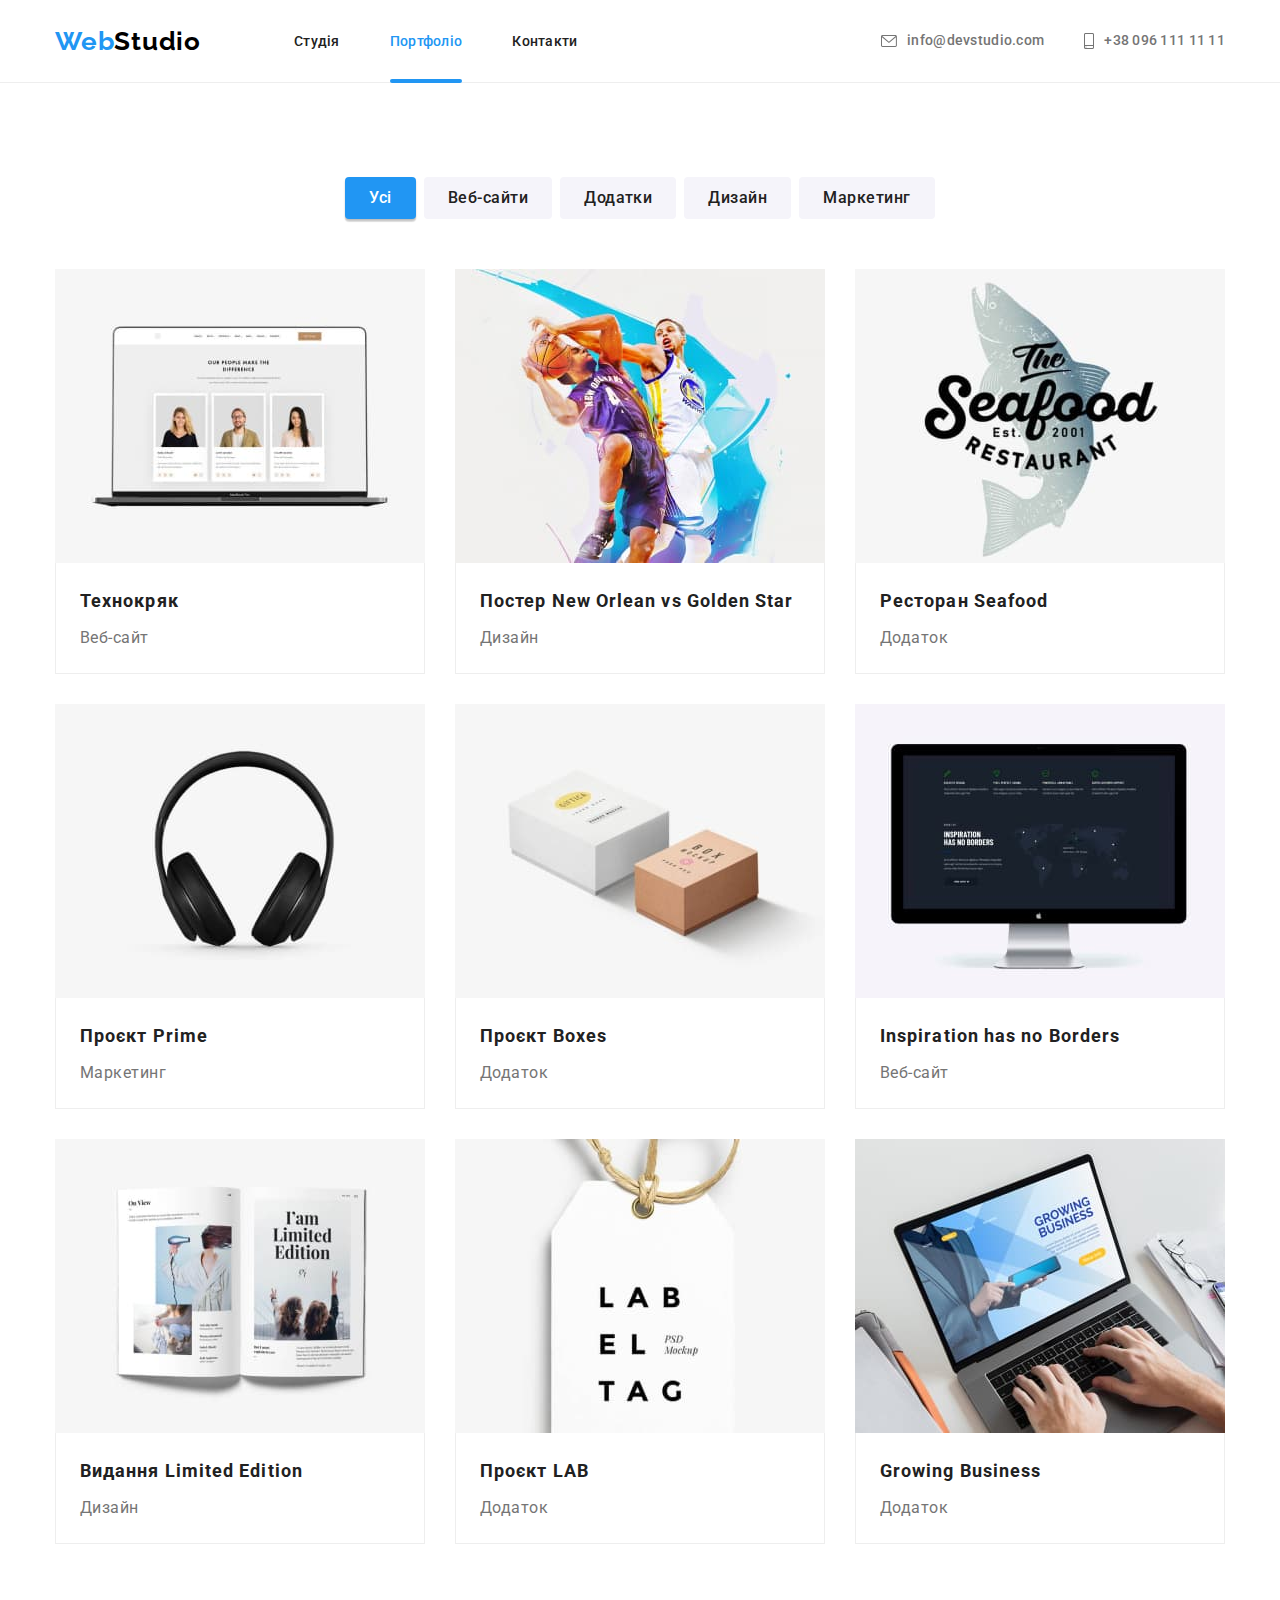
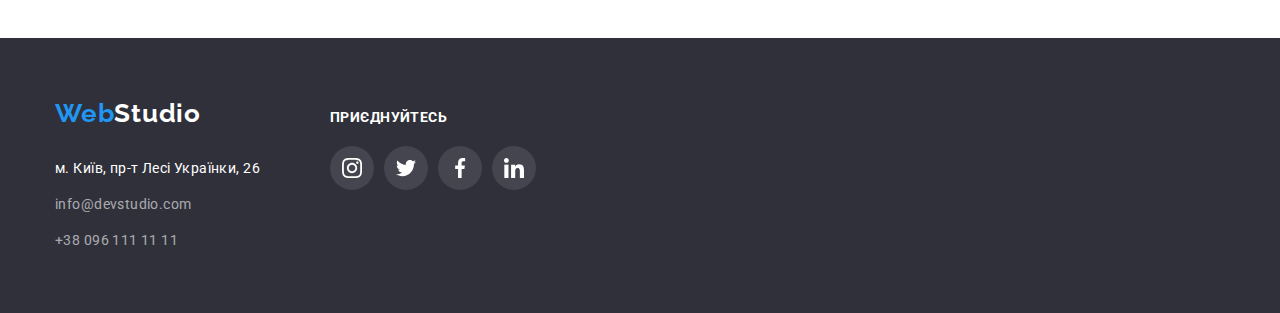
==== portfolio.html @ 1faed6b5 "Initial commit" ====
<!DOCTYPE html>
<html lang="uk">
  <head>
    <meta charset="UTF-8" />
    <meta http-equiv="X-UA-Compatible" content="IE=edge" />
    <meta name="viewport" content="width=device-width, initial-scale=1.0" />
    <title>Портфоліо</title>
    <link
      href="https://fonts.googleapis.com/css2?family=Raleway:wght@700&family=Roboto:wght@400;500;700;900&display=swap"
      rel="stylesheet"
    />
    <link
      rel="stylesheet"
      href="https://cdnjs.cloudflare.com/ajax/libs/modern-normalize/1.1.0/modern-normalize.min.css"
    />
    <link rel="stylesheet" href="./css/styles.css" />
  </head>
  <body>
    <header class="header">
      <div class="container container-header">
        <a href="./index.html" class="logo-header"
          ><span class="logo-part-header">Web</span>Studio</a
        >
        <nav>
          <ul class="nav-list">
            <li class="nav-item">
              <a class="nav-list-link" href="./index.html">Студія</a>
            </li>
            <li class="nav-item">
              <a class="nav-list-link-current" href="./portfolio.html"
                >Портфоліо</a
              >
            </li>
            <li class="nav-item">
              <a class="nav-list-link" href="/">Контакти</a>
            </li>
          </ul>
        </nav>
        <ul class="contact-list">
          <li class="contact-address">
            <a href="maito:info@devstudio.com" class="header-contact"
              >
              <svg class="header-icon" width="16" height="12">
                <use href="./images/symbol-defs.svg#icon-envelope"></use>
              </svg> info@devstudio.com</a
            >
          </li>
          <li class="contact-address">
            <a href="tel:+380961111111" class="header-contact"
              >
              <svg class="header-icon" width="10" height="16">
                <use href="./images/symbol-defs.svg#icon-smartphone"></use>
              </svg>+38 096 111 11 11</a
            >
          </li>
        </ul>
      </div>
    </header>
    <!--  -->
    <main>
      <section class="section section-filter">
        <div class="container">
          <h1 class="visually-hidden">Фільтри</h1>
          <ul class="filter-list">
            <li class="filter-item">
              <button type="button" class="button button-desc-current">
                Усі
              </button>
            </li>
            <li class="filter-item">
              <button type="button" class="button button-desc">
                Веб-сайти
              </button>
            </li>
            <li class="filter-item">
              <button type="button" class="button button-desc">Додатки</button>
            </li>
            <li class="filter-item">
              <button type="button" class="button button-desc">Дизайн</button>
            </li>
            <li class="filter-item">
              <button type="button" class="button button-desc">
                Маркетинг
              </button>
            </li>
          </ul>
        </div>
        <div class="container">
          <ul class="project">
            <li class="project-card">
              <a href="#" class="project-link">
                <div class="project-thumb">
                  <img
                  src="./images/portfolio/teh.jpg"
                  alt="ноутбук з відкритою сторінкою портфоліо"
                  width="370"/>
                  <p class="project-overlay is-hidden">
                    Ресурс пропонує комплексні пропозиції з різним рівнем функціоналу та сервісів. Все це дозволить відвідувачу отримати вичерпні відомості про компанію чи приватну особу.
                  </p>
                </div>
                <div class="project-text">
                  <h3 class="project-tittle">Технокряк</h3>
                  <p class="project-paragraph">Веб-сайт</p>
                </div>
              </a>
            </li>
            <li class="project-card">
              <a href="#" class="project-link">
                <div class="project-thumb">
                  <img
                  src="./images/portfolio/poster.jpg"
                  alt="Постер Новий Орлеан проти Голден Стар"
                  width="370"/>
                  <p class="project-overlay is-hidden">
                    Ресурс пропонує комплексні пропозиції з різним рівнем функціоналу та сервісів. Все це дозволить відвідувачу отримати вичерпні відомості про компанію чи приватну особу.
                  </p>
                </div>
                <div class="project-text">
                  <h3 class="project-tittle">Постер New Orlean vs Golden Star</h3>
                  <p class="project-paragraph">Дизайн</p>
                </div>
              </a>
            </li>
            <li class="project-card">
              <a href="#" class="project-link">
                <div class="project-thumb">
                  <img
                  src="./images/portfolio/resto.jpg"
                  alt="Емблема есторану морської їжі"
                  width="370"/>
                  <p class="project-overlay is-hidden">
                    Ресурс пропонує комплексні пропозиції з різним рівнем функціоналу та сервісів. Все це дозволить відвідувачу отримати вичерпні відомості про компанію чи приватну особу.
                  </p>
                </div>
                <div class="project-text">
                  <h3 class="project-tittle">Ресторан Seafood</h3>
                  <p class="project-paragraph">Додаток</p>
                </div>
              </a>
            </li>
            <li class="project-card">
              <a href="#" class="project-link">
                <div class="project-thumb">
                  <img
                  src="./images/portfolio/project_prime.jpg"
                  alt="Навушники"
                  width="370"/>
                  <p class="project-overlay is-hidden">
                    Ресурс пропонує комплексні пропозиції з різним рівнем функціоналу та сервісів. Все це дозволить відвідувачу отримати вичерпні відомості про компанію чи приватну особу.
                  </p>
                </div>
                <div class="project-text">
                  <h3 class="project-tittle">Проєкт Prime</h3>
                  <p class="project-paragraph">Маркетинг</p>
                </div>
              </a>
            </li>
            <li class="project-card">
              <a href="#" class="project-link">
                <div class="project-thumb">
                  <img
                  src="./images/portfolio/boxes.jpg"
                  alt="Дві картонні коробки"
                  width="370"/>
                  <p class="project-overlay is-hidden">
                    Ресурс пропонує комплексні пропозиції з різним рівнем функціоналу та сервісів. Все це дозволить відвідувачу отримати вичерпні відомості про компанію чи приватну особу.
                  </p>
                </div>
                <div class="project-text">
                  <h3 class="project-tittle">Проєкт Boxes</h3>
                  <p class="project-paragraph">Додаток</p>
                </div>
              </a>
            </li>
            <li class="project-card">
              <a href="#" class="project-link">
                <div class="project-thumb">
                  <img
                  src="./images/portfolio/inspiration.jpg"
                  alt="Монітор комп'ютера"
                  width="370"/>
                  <p class="project-overlay is-hidden">
                    Ресурс пропонує комплексні пропозиції з різним рівнем функціоналу та сервісів. Все це дозволить відвідувачу отримати вичерпні відомості про компанію чи приватну особу.
                  </p>
                </div>
                <div class="project-text">
                  <h3 class="project-tittle">Inspiration has no Borders</h3>
                  <p class="project-paragraph">Веб-сайт</p>
                </div>
              </a>
            </li>
            <li class="project-card">
              <a href="#" class="project-link">
                <div class="project-thumb">
                  <img
                  src="./images/portfolio/limited_edition.jpg"
                  alt="Розгорнутий журнал"
                  width="370"/>
                  <p class="project-overlay is-hidden">
                    Ресурс пропонує комплексні пропозиції з різним рівнем функціоналу та сервісів. Все це дозволить відвідувачу отримати вичерпні відомості про компанію чи приватну особу.
                  </p>
                </div>
                <div class="project-text">
                  <h3 class="project-tittle">Видання Limited Edition</h3>
                  <p class="project-paragraph">Дизайн</p>
                </div>
              </a>
            </li>
            <li class="project-card">
              <a href="#" class="project-link">
                <div class="project-thumb">
                  <img
                  src="./images/portfolio/project_lab.jpg"
                  alt="паперова бірка"
                  width="370" />
                  <p class="project-overlay is-hidden">
                    Ресурс пропонує комплексні пропозиції з різним рівнем функціоналу та сервісів. Все це дозволить відвідувачу отримати вичерпні відомості про компанію чи приватну особу.
                  </p>
                </div>
                <div class="project-text">
                  <h3 class="project-tittle">Проєкт LAB</h3>
                  <p class="project-paragraph">Додаток</p>
                </div>
              </a>
            </li>
            <li class="project-card">
              <a href="#" class="project-link">
                <div class="project-thumb">
                  <img
                  src="./images/portfolio/growing_business.jpg"
                  alt="робітник працює за ноутбуком"
                  width="370"/>
                  <p class="project-overlay is-hidden">
                    Ресурс пропонує комплексні пропозиції з різним рівнем функціоналу та сервісів. Все це дозволить відвідувачу отримати вичерпні відомості про компанію чи приватну особу.
                  </p>
                </div>
                <div class="project-text">
                  <h3 class="project-tittle">Growing Business</h3>
                  <p class="project-paragraph">Додаток</p>
                </div>
              </a>
            </li>
          </ul>
        </div>
      </section>
    </main>
    <footer class="footer">
      <div class="container container-footer">
        <div class="contact">
          <a href="./index.html" class="logo-footer"
            ><span class="logo-part-footer">Web</span>Studio</a
          >
          <address class="address-footer">
            <ul class="footer-list">
              <li class="footer-item">
                <a
                  href="https://goo.gl/maps/CPtrU1FHBa2aNyZL9"
                  target="_blank"
                  rel="noopener noreferrer nofollo"
                  class="footer-address"
                  >м. Київ, пр-т Лесі Українки, 26</a
                >
              </li>
              <li class="footer-item">
                <a href="maito:info@devstudio.com" class="footer-contact"
                  >info@devstudio.com</a
                >
              </li>
              <li class="footer-item">
                <a href="tel:+380961111111" class="footer-contact"
                  >+38 096 111 11 11</a
                >
              </li>
            </ul>
          </address>
        </div>
        <div class="address">
          <p class="address-tittle">Приєднуйтесь</p>
          <ul class="address-social-list">
            <li class="address-social-item">
              <a href="#" class="address-link">
                <svg class="address-icon" width="20" height="20">
                  <use href="./images/symbol-defs.svg#icon-instagram"></use>
                </svg>
              </a>
            </li>
            <li class="address-social-item">
              <a href="#" class="address-link">
                <svg class="address-icon" width="20" height="20">
                  <use href="./images/symbol-defs.svg#icon-twitter"></use>
                </svg>
              </a>
            </li>
            <li class="address-social-item">
              <a href="#" class="address-link">
                <svg class="address-icon" width="20" height="20">
                  <use href="./images/symbol-defs.svg#icon-facebook"></use>
                </svg>
              </a>
            </li>
            <li class="address-social-item">
              <a href="#" class="address-link">
                <svg class="address-icon" width="20" height="20">
                  <use href="./images/symbol-defs.svg#icon-linkedin"></use>
                </svg>
              </a>
            </li>
          </ul>
        </div>
      </div>
    </footer>
  </body>
</html>
---- css/styles.css ----
:root {
    --primary-text-color: #757575;
    --tittle-text-color:  #212121;
    --accent-color:  #2196F3;
    --primary-color: #F5F4FA;
    --primary-background-color:#FFFFFF; 
    --secondary-background-color: #2F303A;
    --color-text-action: #FFFFFF;
    --black-color: #000000;
    --font-family: inherit;
    --text-color-rjb: rgba(255, 255, 255, 0.6);
    --border-color: 1px solid #EEEEEE;
    --color-icon: #AFB1B8;
}

body{
    font-family: 'Roboto', sans-serif;
    color: var(--primary-text-color);
    background-color: var(--primary-background-color);
}
.container {
    width: 1200px;
    padding-left: 15px;
    padding-right: 15px;
    margin-left: auto;
    margin-right: auto;
}
/* Обнуляння */
h1,
h2,
h3,
h4,
h5,
h6,
p {
    margin-top: 0;
}

ul {
    list-style: none;
    padding-left: 0;
    margin: 0;
}
.nav-list-link,
.nav-list-link-current {
    text-decoration: none;
    color: inherit;
}
img {
    display: block;
    max-width: 100%;
    height: auto;
}
address{
    font-style: normal;
}
/* -------- */

.section-list,
.work-list,
.teams-list,
.footer-list,
.nav-item,
.contact-list,
.filter-list,
.section-project{
    list-style-type: none;
}
.section {
    padding-top: 94px;
    padding-bottom: 94px;
}

/* Header */
.header {
    border-bottom: var(--border-color);
}
.container-header{
    display: flex;
    align-items: center;
}
.logo-header {
    color: var(--black-color);
    font-family: 'Raleway', sans-serif;
    text-decoration: none;
    font-weight: 700;
    font-size: 26px;
    line-height: 1.19;
    letter-spacing: 0.03em;
    margin-right: 93px;
}

.logo-part-header{
    color: var(--accent-color);
}

.nav-item {
    position: relative;
    margin-left: 50px;
    padding-top: 32px;
    padding-bottom: 32px;
}
.nav-list-link-current{
    
    color: var(--accent-color);
    font-weight: 500;
    font-size: 14px;
    line-height: 1.14;
    letter-spacing: 0.02em;
    padding-top: 32px;
    padding-bottom: 32px;

}
.nav-list-link-current::after {
    content: '';
    position: absolute;
    left: 0;
    bottom: 0;
    width: 100%;
    height: 4px;
    border-radius: 2px;
    background-color: var(--accent-color);
    bottom: -1px;
}
.nav-list-link{
    color: var(--tittle-text-color);
    font-weight: 500;
    font-size: 14px;
    line-height: 1.14;
    letter-spacing: 0.02em;
    transition-property: opacity, color;
    transition-duration: 250ms;
    transition-timing-function: cubic-bezier(0.4, 0, 0.2, 1);;
    padding-top: 32px;
    padding-bottom: 32px;
    
}
.nav-list-link::after {
    content: '';
    position: absolute;
    left: 0;
    bottom: 0;
    opacity: 0;
    display: flex;
    width: 100%;
    height: 4px;
    background-color: var(--accent-color);
    border-radius: 2px;
    bottom: -1px;
    transition-property: opacity, color;
    transition-duration: 250ms;
    transition-timing-function: cubic-bezier(0.4, 0, 0.2, 1);;
}

.nav-list-link:hover::after {
    opacity: 1;
}
.nav-list{
    display: flex; 
}
.nav-list .nav-item:first-child {
    margin-left: 0px;
}

.header-contact{
    display: flex;
    align-items: center;
    gap: 10px;
    color: var(--primary-text-color);
    fill: var(--primary-text-color);
    font-weight: 500;
    font-size: 14px;
    line-height: 1.14;
    letter-spacing: 0.02em;
    text-decoration: none;
    margin-left: auto;
    transition-property: fill, color;
    transition-duration: 250ms;
    transition-timing-function: cubic-bezier(0.4, 0, 0.2, 1);;
}
.header-contact:hover,
.header-contact:focus,
.header-contact .header-icon:hover,
.header-contact .header-icon:focus {
    color: var(--accent-color);
    fill: var(--accent-color);
}


.contact-list {
    display: flex;
    padding: 0;
    margin-left: auto;
}
.contact-address {
    margin-left: 40px;
}
.contact-address:first-child{
    margin-left: 0;
}


 /* Hover/Focus */
.button-desc:hover,
.button-desc:focus,
.btn-primary:hover,
.btn-primary:focus {
    background-color: var(--accent-color);
    color: var(--color-text-action);
    border-color: transparent;
}
.btn-primary:hover,
.btn-primary:focus {
    background-color: #188CE8;
}
.nav-list-link:hover,
.footer-contact:hover,
.footer-address:hover,
.nav-list-link:focus,
.footer-contact:focus,
.footer-address:focus{
    color: var(--accent-color);
}



/* HERO */
.hero{
    background-color: rgba(47, 48, 58, 0.4);;
    max-width: 1600px;
    margin-left: auto;
    margin-right: auto;
    background-image: linear-gradient(
        to right,
         rgba(47, 48, 58, 0.4),
         rgba(47, 48, 58, 0.4)
         ),
         url(../images/hero.jpg);
    background-repeat: no-repeat;
    background-size: cover;
    background-position: center;
    padding-top: 200px;
    padding-bottom: 200px;
}

.container-hero {
    text-align: center;

}
.hero-tittle {
    color: var(--color-text-action);
    font-weight: 900;
    font-size: 44px;
    line-height: 1.36;
    letter-spacing: 0.06em;
    text-align: center;
    text-transform: uppercase;
    max-width: 696px;
    margin: 0 auto;
    margin-bottom: 30px;
}

/* MODAL */

.backdrop.is-hidden {
    visibility: hidden;
    opacity: 0;
    pointer-events: none;
}
.backdrop{
    position: fixed;
    visibility: inherit;
    opacity: 1;
    top: 0;
    left: 0;
    width: 100%;
    height: 100%;
    background-color: rgba(0, 0, 0, 0.2);
    z-index: 1;
    transition-property: visibility, opacity, scale;
    transition-duration: 250ms;
    transition-timing-function: cubic-bezier(0.4, 0, 0.2, 1);
}
.backdrop.is-hidden .modal {
    transform: translate(-50%, -50%) scale(0.9);
}

.modal {
    position: absolute;
    top: 50%;
    left: 50%;
    transform: translate(-50%, -50%) scale(1);
    transition-property: visibility, opacity, scale; 
    transition-duration: 250ms;
    transition-timing-function: cubic-bezier(0.4, 0, 0.2, 1);;
    min-height: 581px;
    min-width: 528px;
    background-color: #FFFFFF;
}

.modal-close {
    display: flex;
    align-items: center;
}
.button-hero-modal {
    position: absolute;
    border: 1px solid rgba(0, 0, 0, 0.1);
    border-radius: 50%;
    width: 30px;
    height: 30px;
    background-color: var(--primary-background-color);
    top: 8px;
    right: 8px;
}
.button-hero-modal:hover,
.button-hero-modal:focus {
    cursor: pointer;
}
.modal-icon {
    fill: var(--black-color);
}

/* Button */

.btn-primary{
    background-color: var(--accent-color);
    color: var(--color-text-action);
    border-color: transparent;
    border-radius: 4px;
    font-family: inherit;
    font-weight: 700;
    font-size: 16px;
    line-height: 1.87;
    letter-spacing: 0.06em;
    text-align: center;
    cursor: pointer;
    padding: 10px 24px;
    min-width: 200px;
    transition-property: color, background-color, box-shadow;
    transition-duration: 250ms;
    transition-timing-function: cubic-bezier(0.4, 0, 0.2, 1);;
    box-shadow: 0px 4px 4px rgba(0, 0, 0, 0.15);
    
}
.button {
    display: inline-block;
    padding: 6px 22px;
}
.button-desc{
    background-color: var(--primary-color);
    color: var(--tittle-text-color);
    border-color: transparent;
    border-radius: 4px;
    font-family: inherit;
    font-size: 16px;
    font-weight: 500;
    line-height: 1.62;
    letter-spacing: 0.03em;
    text-align: center;
    cursor: pointer;
    transition-property: color, background-color, box-shadow;
    transition-duration: 250ms;
    transition-timing-function: cubic-bezier(0.4, 0, 0.2, 1);;

}
.button-desc-current{
    background-color: var(--accent-color);
    color: var(--color-text-action);
    border-color: transparent;
    border-radius: 4px;
    font-family: inherit;
    font-size: 16px;
    font-weight: 500;
    line-height: 1.62;
    letter-spacing: 0.03em;
    text-align: center;
    cursor: pointer;
    transition-property: color, background-color, box-shadow;
    transition-duration: 250ms;
    transition-timing-function: cubic-bezier(0.4, 0, 0.2, 1);;
    box-shadow: 0px 3px 1px rgba(0, 0, 0, 0.1), 0px 1px 2px rgba(0, 0, 0, 0.08), 0px 2px 2px rgba(0, 0, 0, 0.12);
}
.button-desc:hover,
.button-desc:focus {
    box-shadow: 0px 3px 1px rgba(0, 0, 0, 0.1), 0px 1px 2px rgba(0, 0, 0, 0.08), 0px 2px 2px rgba(0, 0, 0, 0.12);
}

.visually-hidden {
    position: absolute;
    white-space: nowrap;
    width: 1px;
    height: 1px;
    overflow: hidden;
    border: 0;
    padding: 0;
    clip: rect(0 0 0 0);
    clip-path: inset(50%);
    margin: -1px;
}

/* Studio */

.benefits-icons {
    background-color: var(--primary-color);
    width: 270px;
    height: 120px;
    margin-bottom: 30px;
    border-radius: 4px;
}
.benefits-icons {
   display: flex;
   justify-content: center;
   align-items: center;
}
.section-benefits-list {
    display: flex;
    justify-content: space-between;
}
.section-benefits-list .benefits-list:not(:last-child) {
    margin-right: 30px;
}
.benefits-list {
    width: 270px;
}


.work-thumb {
    position: relative;
}
.work-paragraph {
    position: absolute;
    color: var(--color-text-action);
    font-weight: 700;
    font-size: 14px;
    line-height: 1.14;
    text-align: center;
    letter-spacing: 0.03em;
    text-transform: uppercase;
    font-family: inherit;
    margin: 0;
    left: 0;
    bottom: 0;
    width: 100%;
    height: 70px;
    background-color: rgba(47, 48, 58, 0.8);
    padding-top: 27px;
    padding-bottom: 27px;
}
.list-tittle {
    color: var(--tittle-text-color);
    font-size: 14px;
    font-weight: 700;
    line-height: 1.14;
    letter-spacing: 0.03em;
    text-align: left;
    text-transform: uppercase;
    font-family: inherit;
}
.item-desc {
    font-size: 14px;
    line-height: 1.71;
    letter-spacing: 0.03em;
    text-align: left;
    margin-bottom: 0;
}
.teams {
    background-color: var(--primary-color);
}
.section-work {
    padding-top: 0;
}
.work-list {
    display: flex;
}
.work-img,
.teams-card{
    margin-right: 30px;
}
.work-list .work-img:last-child,
.teams-list .teams-card:last-child {
    margin-right: 0;
}
.work-tittle,
.teams-tittle{
    margin-bottom: 50px;
}
.work-tittle, 
.teams-tittle,
.client-tittle {
    color: var(--tittle-text-color);
    font-size: 36px;
    font-weight: 700;
    line-height: 1.16;
    letter-spacing: 0.03em;
    text-align: center;
    font-family: inherit;
}
.teams-list {
    display: flex;
}

.teams-card {
    background-color: var(--primary-background-color);
    box-shadow: 0px 1px 3px rgba(0, 0, 0, 0.12), 0px 1px 1px rgba(0, 0, 0, 0.14), 0px 2px 1px rgba(0, 0, 0, 0.2);
    border-radius: 0px 0px 4px 4px;
}
.card-bottom {
    padding-top: 30px;
    padding-bottom: 30px;
}
.teams-item {
    color: var(--tittle-text-color);
    font-size: 16px;
    font-weight: 500;
    line-height: 1.18;
    letter-spacing: 0.03em;
    text-align: center;
    text-transform: capitalize;
}
.team-desc {
    font-size: 16px;
    line-height: 1.18;
    letter-spacing: 0.03em;
    text-align: center;
    text-transform: capitalize;
    margin-bottom: 16px;
}
.team-social-list {
    display: flex;
    align-items: center;
    justify-content: center;
    gap: 10px;
    padding-top: 0;
}
.team-social-item {
    width: 44px;
    height: 44px;
}
.team-link {
    display: flex;
    align-items: center;
    justify-content: center;
    width: 100%;
    height: 100%;
    background-color: var(--primary-background-color);
    fill: var(--color-icon);
    border-radius: 50%;
    transition-property: background-color, fill;
    transition-duration: 250ms;
    transition-timing-function: cubic-bezier(0.4, 0, 0.2, 1);
}
.team-link:hover,
.team-link:focus {
    background-color: var(--accent-color);
    fill: var(--color-text-action);
}

/* Clients */
.client-list {
    display: flex;
    gap: 30px;
    margin-top: 50px;
}
.client-item{
    flex-basis: calc((100%-5*30px)/6);
}
.client-link {
    display: flex;
    border: 1px solid var(--color-icon);
    border-radius: 4px;
    fill: var(--color-icon);
    justify-content: center;
    align-items: center;
    width: 170px;
    height: 92px;
    transition-property: fill, border-color;
    transition-duration: 250ms;
    transition-timing-function: cubic-bezier(0.4, 0, 0.2, 1);;
}

.client-link:hover,
.client-link:focus {
    fill: var(--accent-color);
    border-color: var(--accent-color);
}

/* Portfolio */
.filter-list {
    display: flex;
    justify-content: center;
    margin-bottom: 50px;
}
.filter-list .filter-item + .filter-item {
    margin-left: 8px;
}

.project {
    display: flex;
    flex-wrap: wrap;
}
.project-card {
    background-color: var(--primary-background-color);
    flex-basis: 370px;
    margin-right: 30px;
    margin-bottom: 30px;
}

.project-card:nth-child(3n) {
    margin-right: 0;
}
.project-card:nth-last-child(-n + 3) {
    margin-bottom: 0;
}
.project-link {
    display: block;
    text-decoration: none;
    transition-property: color, shadow;
    transition-duration: 250ms;
    transition-timing-function: cubic-bezier(0.4, 0, 0.2, 1);;
}
.project-link:hover,
.project-link:focus {
    box-shadow: 0px 1px 1px rgba(0, 0, 0, 0.12), 0px 4px 4px rgba(0, 0, 0, 0.06), 1px 4px 6px rgba(0, 0, 0, 0.16);
}
.project-thumb {
    position: relative;
    overflow: hidden;
}

.project-overlay {
    position: absolute;
    top: 0;
    left: 0;
    width: 100%;
    height: 100%;
    color: var(--color-text-action);
    padding: 63px 24px;
    font-weight: 400;
    font-size: 18px;
    line-height: 1.55;
    letter-spacing: 0.03em;
    background-color: rgba(33, 150, 243, 0.9);
    transform: translateY(100%);
    transition-property: transform;
    transition-duration: 250ms;
    transition-timing-function: cubic-bezier(0.4, 0, 0.2, 1);
}
.project-link:hover .project-overlay {
    transform: translateY(0);
}
.project-tittle {
    color: var(--tittle-text-color);
    font-size: 18px;
    font-weight: 700;
    line-height: 2;
    letter-spacing: 0.06em;
    text-align: left;
    font-style: normal;
    text-decoration: none;
    margin-bottom: 4px;
}
.project-paragraph {
    color: var(--primary-text-color);
    font-size: 16px;
    font-weight: 400;
    line-height: 1.87;
    letter-spacing: 0.03em;
    text-align: left;
    margin-bottom: 0;
}
.project-text {
    padding: 20px 24px 20px 24px;
    border-right: var(--border-color);
    border-bottom: var(--border-color);
    border-left: var(--border-color);
}

/* Footer studio + Footer portfolio */
.footer {
    background-color: var(--secondary-background-color);
    padding-top: 60px;
    padding-bottom: 60px;
}

.container-footer {
    display: flex;
    align-items: baseline;
}
.address {
    margin-left: 70px;
}
.address-footer {
    margin-top: 28px;
}
.footer-item:not(:last-child) {
    margin-bottom: 12px;
}
.logo-footer{
    color: var(--color-text-action);
    font-family: 'Raleway', sans-serif;
    text-decoration: none;
    font-weight: 700;
    font-size: 26px;
    line-height: 1.19;
    letter-spacing: 0.03em;
}
.logo-part-footer{
    color: var(--accent-color);
}

.footer-contact,
.footer-address {
    text-decoration: none;
    transition-property: color;
    transition-duration: 250ms;
    transition-timing-function: cubic-bezier(0.4, 0, 0.2, 1);;
}
.footer-contact{
    color: rgba(255, 255, 255, 0.6);
    font-size: 14px;
    line-height: 1.71;
    letter-spacing: 0.03em;
    text-align: left;
    font-style: normal;
}
.footer-address {
    color: var(--color-text-action);
    font-size: 14px;
    line-height: 1.71;
    letter-spacing: 0.03em;
    text-align: left;
    font-style: normal;
}

.address-social-list {
    display: flex;
    gap: 10px;
    margin-top: 20px;
}
.address-social-item {
    width: 44px;
    height: 44px;
}
.address-link {
    display: flex;
    align-items: center;
    justify-content: center;
    width: 100%;
    height: 100%;
    background-color: rgba(255, 255, 255, 0.1);
    fill: var(--color-text-action);
    border-radius: 50%;
    transition-property: background-color, fill;
    transition-duration: 250ms;
    transition-timing-function: cubic-bezier(0.4, 0, 0.2, 1);;
}
.address-link:hover,
.address-link:focus {
    background-color: var(--accent-color);
    fill: var(--color-text-action);
}

.address-tittle {
    color: var(--color-text-action);
    font-weight: 700;
    font-size: 14px;
    line-height: 1.14;
    letter-spacing: 0.03em;
    text-transform: uppercase;
}
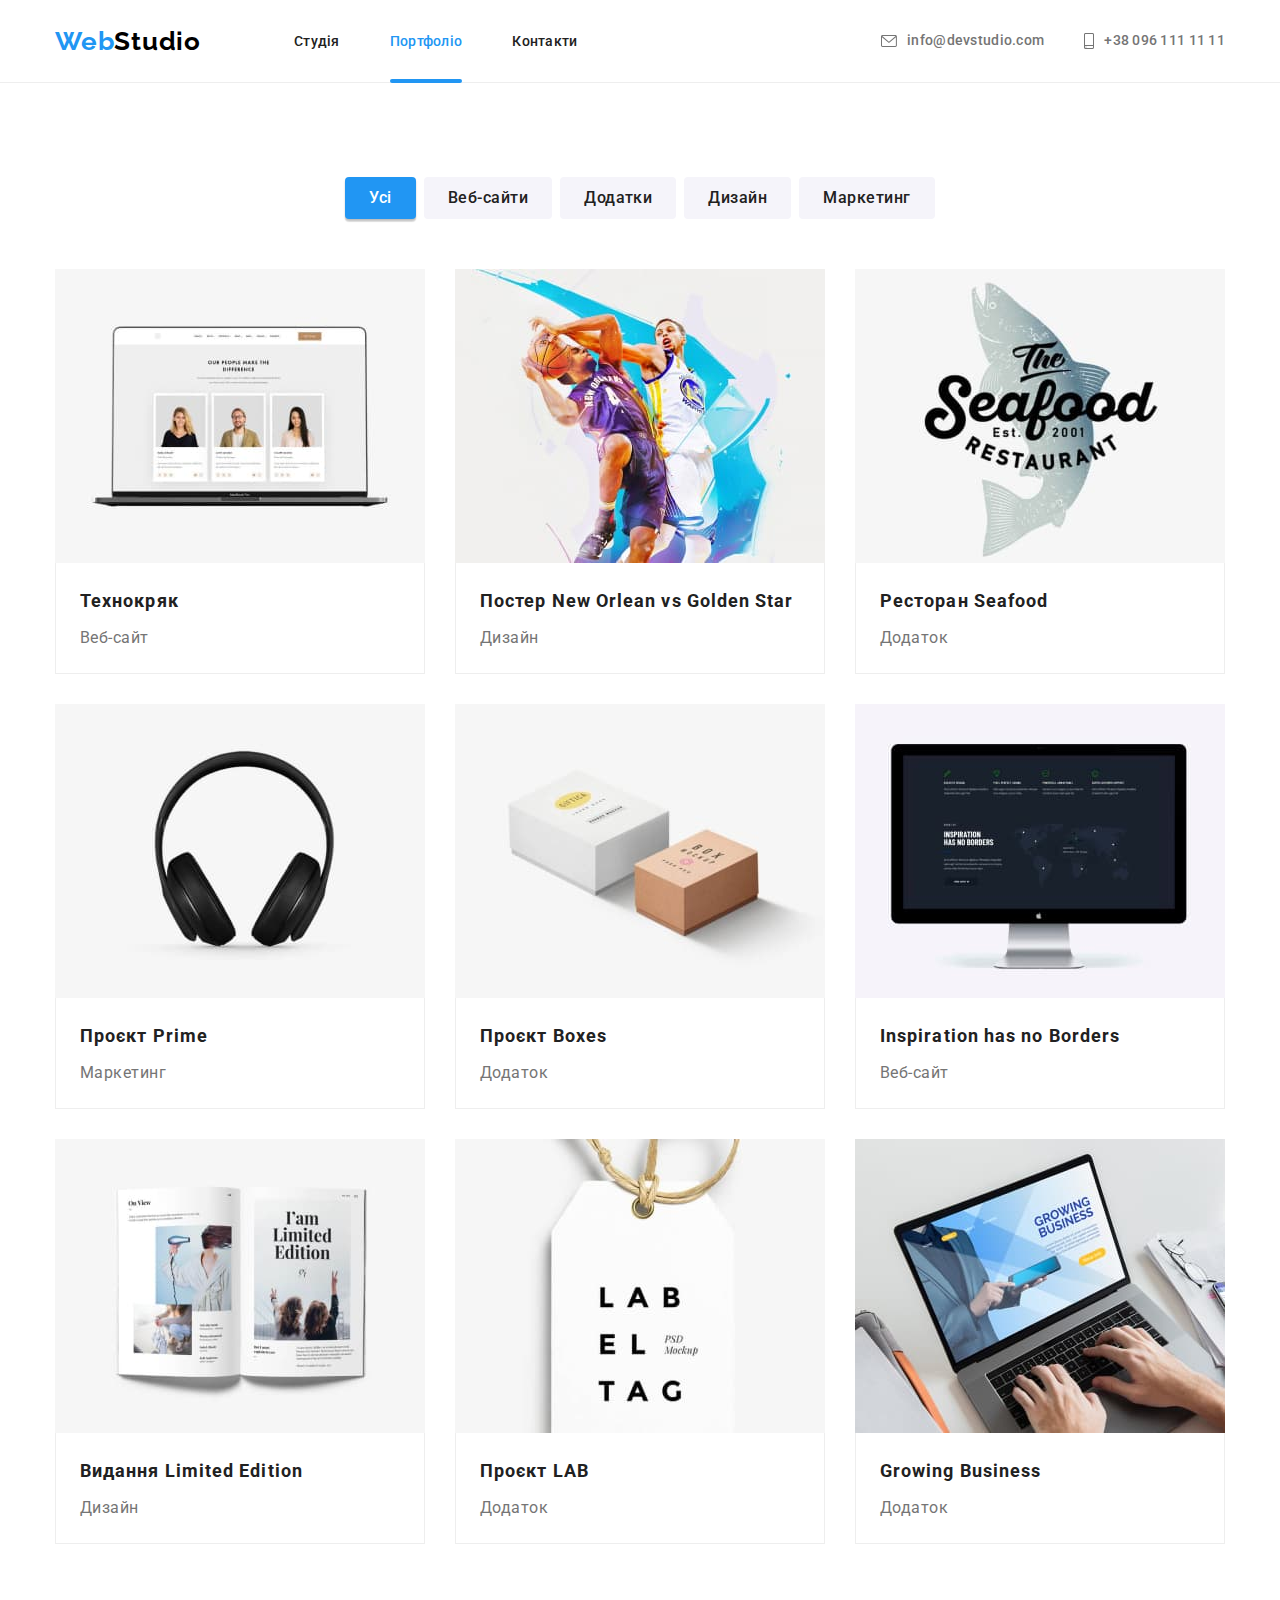
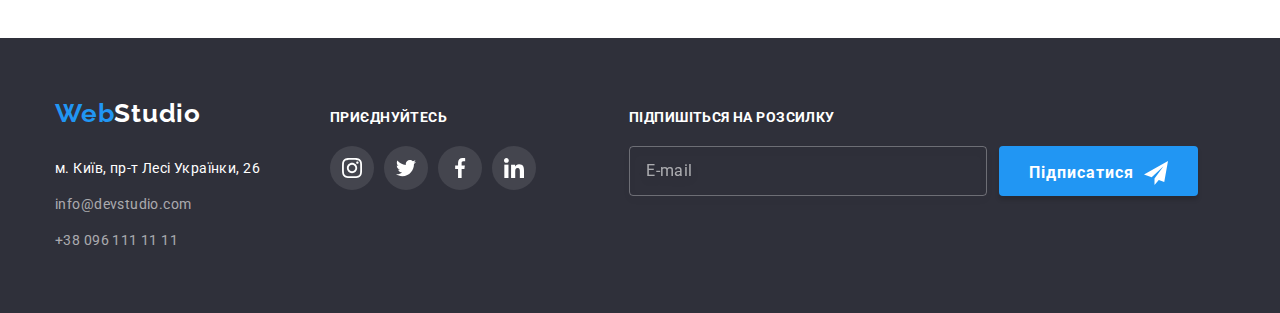
==== commit 77a6a218: "finish" ====
--- a/portfolio.html
+++ b/portfolio.html
@@ -307,6 +307,17 @@
             </li>
           </ul>
         </div>
+        <form class="form-input">
+          <p class="input-tittle">Підпишіться на розсилку</p>
+          <div class="mail-input">
+            <input type="email" name="mail" id="mail" placeholder="E-mail" class="footer-input">
+            <button type="submit" class="footer-button">Підписатися
+              <svg class="input-icon-footer" width="24" height="24">
+                <use href="./images/symbol-defs.svg#icon-send"></use>
+              </svg>
+            </button>
+          </div>
+        </form>
       </div>
     </footer>
   </body>
--- a/css/styles.css
+++ b/css/styles.css
@@ -210,7 +210,9 @@
     border-color: transparent;
 }
 .btn-primary:hover,
-.btn-primary:focus {
+.btn-primary:focus,
+.footer-button:hover,
+.footer-button:focus {
     background-color: #188CE8;
 }
 .nav-list-link:hover,
@@ -297,7 +299,140 @@
     min-width: 528px;
     background-color: #FFFFFF;
 }
-
+.form-modal {
+    padding: 0px 40px 40px 40px;
+    display: flex;
+    flex-direction: column;
+    justify-content: center;
+    align-items: flex-start;
+}
+
+.modal-tittle {
+    padding: 40px 40px 0 40px;
+    margin-bottom: 12px;
+    font-weight: 700;
+    font-size: 20px;
+    line-height: 1.15;
+    text-align: center;
+    letter-spacing: 0.03em;
+    color: var(--tittle-text-color);
+}
+.modal-list {
+    font-weight: 400;
+    font-size: 12px;
+    line-height: 1.14;
+    letter-spacing: 0.01em;
+    color: var(--primary-text-color);
+    margin-bottom: 4px;
+}
+.input-modal {
+    border: 1px solid rgba(33, 33, 33, 0.2);
+    border-radius: 4px;
+    margin-bottom: 10px;
+    width: 448px;
+    height: 40px;
+    padding: 0 12px 0 40px;
+    transition-property: border-color; 
+    transition-duration: 250ms;
+    transition-timing-function: cubic-bezier(0.4, 0, 0.2, 1);;
+}
+.input-modal:hover,
+.input-modal:focus {
+    border-color: var(--accent-color);
+}
+.input-modal:hover + .input-icon-form,
+.input-modal:focus + .input-icon-form {
+    fill: var(--accent-color);
+}
+.comment {
+    width: 100%;
+    height: 120px;
+    font-weight: 400;
+    font-size: 12px;
+    line-height: 1.16;
+    letter-spacing: 0.01em;
+    padding: 12px 16px;
+    margin-bottom: 0;
+    resize: none;
+}
+.comment::placeholder {
+    color: rgba(117, 117, 117, 0.5);
+}
+/* textarea {
+    resize: none;
+} */
+.modal-check {
+    display: flex;
+    margin: auto;
+    justify-content: center;
+    align-items: center;
+    margin-top: 20px;
+    margin-bottom: 30px;
+}
+.input-modal-check {
+    appearance: none;
+}
+.checkbox-icon {
+    fill: transparent;
+    border-radius: 2px;
+    border: 2px solid var(--tittle-text-color);
+}
+.input-modal-check:checked + .checkbox-icon {
+    background-color: var(--accent-color);
+    fill: var(--color-text-action);
+    border-radius: 2px;
+    border-color: var(--accent-color);
+}
+.check-text {
+    padding-left: 7px;
+    margin: auto;
+    font-weight: 400;
+    font-size: 14px;
+    line-height: 1.71;
+    letter-spacing: 0.03em;
+    color: var(--primary-text-color);
+}
+.modal-link {
+    color: var(--accent-color);
+}
+.modal-field {
+    position: relative;
+}
+.input-icon-form {
+    fill: var(--tittle-text-color);
+    position: absolute;
+    top: 11px;
+    left: 12px;
+    transition-property: fill; 
+    transition-duration: 250ms;
+    transition-timing-function: cubic-bezier(0.4, 0, 0.2, 1);;
+}
+.modal-button {
+    display: flex;
+    justify-content: center;
+    align-items: center;
+    margin: auto;
+    font-weight: 700;
+    font-size: 16px;
+    line-height: 1.87;
+    text-align: center;
+    letter-spacing: 0.06em;
+    width: 200px;
+    height: 50px;
+    color: var(--color-text-action);
+    background-color: var(--accent-color);
+    box-shadow: 0px 4px 4px rgba(0, 0, 0, 0.15);
+    border-radius: 4px;
+    border: inherit;
+    transition-property: background-color; 
+    transition-duration: 250ms;
+    transition-timing-function: cubic-bezier(0.4, 0, 0.2, 1);;
+}
+.modal-button:hover,
+.modal-button:focus {
+    background-color: #188CE8;
+    cursor: pointer;
+}
 .modal-close {
     display: flex;
     align-items: center;
@@ -318,6 +453,13 @@
 }
 .modal-icon {
     fill: var(--black-color);
+    transition-property: fill; 
+    transition-duration: 250ms;
+    transition-timing-function: cubic-bezier(0.4, 0, 0.2, 1);;
+}
+.modal-icon:hover,
+.modal-icon:focus {
+    fill: var(--accent-color);
 }
 
 /* Button */
@@ -752,7 +894,7 @@
     border-radius: 50%;
     transition-property: background-color, fill;
     transition-duration: 250ms;
-    transition-timing-function: cubic-bezier(0.4, 0, 0.2, 1);;
+    transition-timing-function: cubic-bezier(0.4, 0, 0.2, 1);
 }
 .address-link:hover,
 .address-link:focus {
@@ -768,3 +910,71 @@
     letter-spacing: 0.03em;
     text-transform: uppercase;
 }
+.form-input {
+    margin-left: 93px;
+}
+.mail-input {
+    display: flex;
+}
+.mail-input input::placeholder {
+    color: rgba(255, 255, 255, 0.6);
+    font-weight: 400;
+    font-size: 16px;
+    line-height: 1.25;
+    letter-spacing: 0.03em;
+}
+.input-tittle {
+    font-weight: 700;
+    font-size: 14px;
+    line-height: 1.14;
+    letter-spacing: 0.03em;
+    text-transform: uppercase;
+    color: var(--color-text-action);
+    margin-bottom: 20px;
+}
+.footer-input {
+    margin-right: 0;
+    width: 358px;
+    height: 50px;
+    padding: 15px 16px;
+    background-color: transparent;
+    border-radius: 4px;
+    border: 1px solid rgba(255, 255, 255, 0.3);
+    filter: drop-shadow(0px 4px 4px rgba(0, 0, 0, 0.15));
+    transition-property: background-color, border-color;
+    transition-duration: 250ms;
+    transition-timing-function: cubic-bezier(0.4, 0, 0.2, 1);
+}
+.footer-button {
+    position: relative;
+    padding: 10px 62px 10px 28px;
+    margin-left: 12px;
+    max-height: 50px;
+    background-color: var(--accent-color);
+    color: var(--color-text-action);
+    border-color: transparent;
+    box-shadow: 0px 4px 4px rgba(0, 0, 0, 0.15);
+    border-radius: 4px;
+    font-family: inherit;
+    font-weight: 700;
+    font-size: 16px;
+    line-height: 1.87;
+    letter-spacing: 0.06em;
+    text-align: center;
+    cursor: pointer;
+    transition-property: color, background-color, box-shadow;
+    transition-duration: 250ms;
+    transition-timing-function: cubic-bezier(0.4, 0, 0.2, 1);;
+}
+
+.input-icon-footer {
+    position: absolute;
+    fill: var(--primary-background-color);
+    top: 13px;
+    right: 28px;
+}
+.footer-input:hover,
+.footer-input:focus {
+    border-color: var(--accent-color);
+    background-color: transparent;
+}